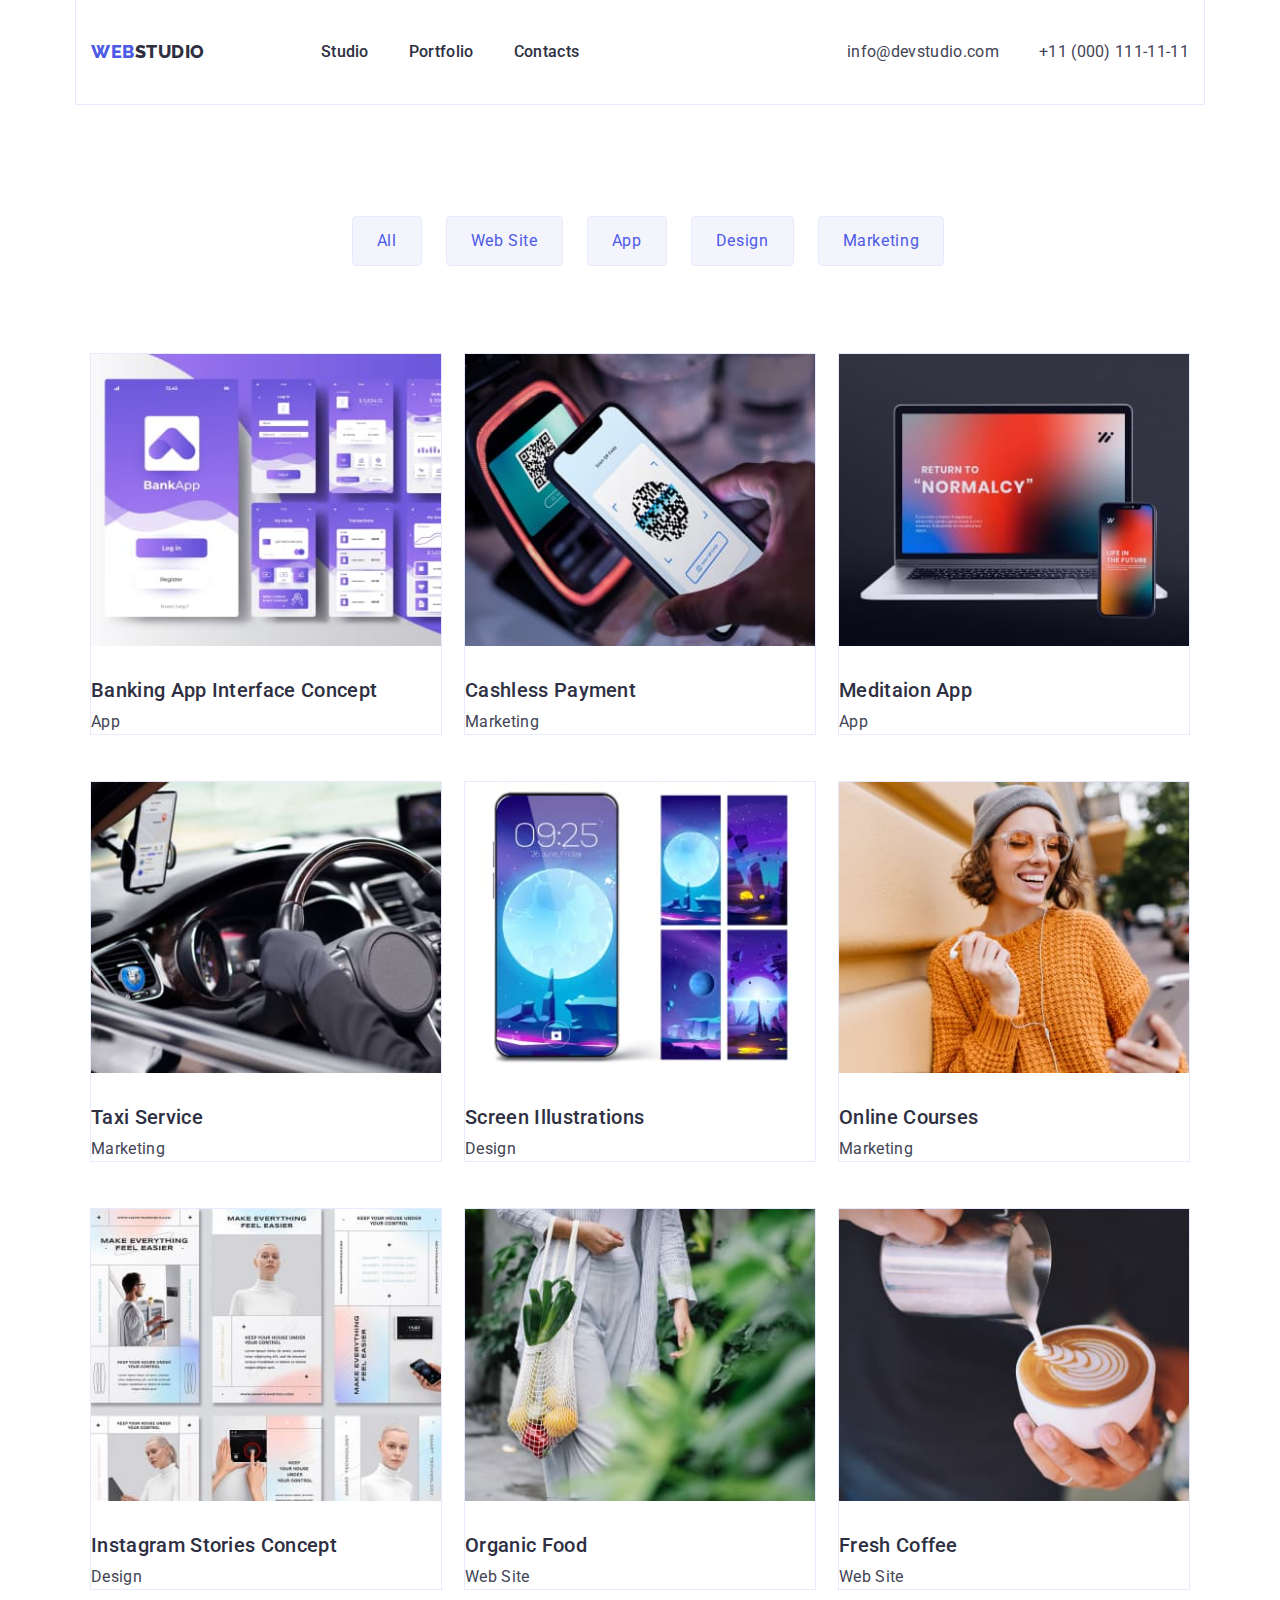
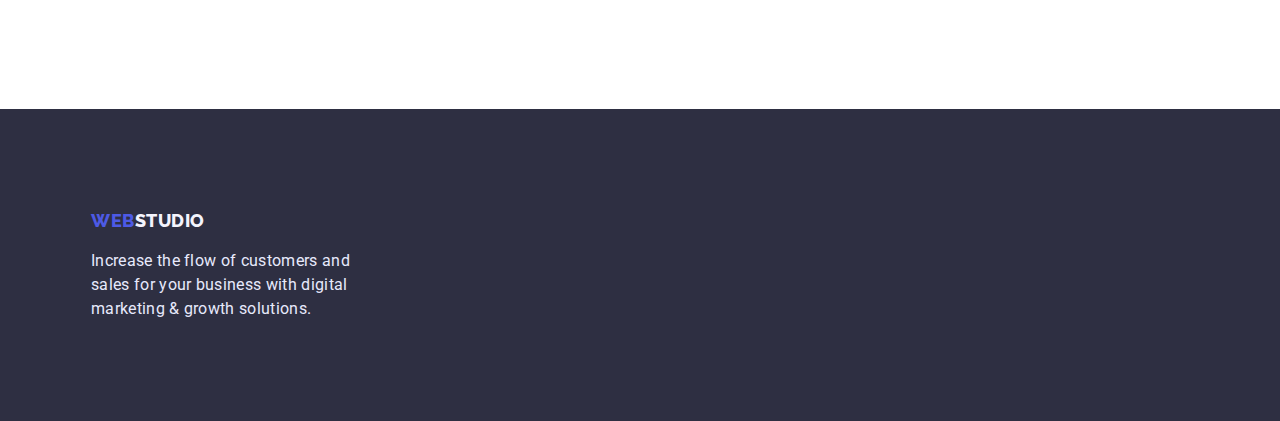
==== portfolio.html @ 09a655ee "Initial commit" ====
<!DOCTYPE html>
<html lang="en">
  <head>
    <meta charset="UTF-8" />
    <meta http-equiv="X-UA-Compatible" content="IE=edge" />
    <meta name="viewport" content="width=device-width, initial-scale=1.0" />
    <title>Portfolio</title>
    <link rel="preconnect" href="https://fonts.googleapis.com" />
    <link rel="preconnect" href="https://fonts.gstatic.com" crossorigin />
    <link
      href="https://fonts.googleapis.com/css2?family=Raleway:wght@800&family=Roboto:wght@400;500;700&display=swap"
      rel="stylesheet"
    />
    <link
      rel="stylesheet"
      href="https://cdnjs.cloudflare.com/ajax/libs/modern-normalize/1.1.0/modern-normalize.min.css"
    />
    <link rel="stylesheet" href="./css/styles.css" />
  </head>

  <body class="body">
    <header class="header">
      <div class="container container-nav">
        <nav class="header-navigation">
          <a href="./index.html" class="header-logo"
            ><span class="logo-colour">Web</span>Studio</a
          >
          <ul class="header-list list lin">
            <li class="header-item">
              <a href="./index.html" class="link link-style">Studio</a>
            </li>
            <li class="header-item">
              <a href="./portfolio.html" class="link link-style">Portfolio</a>
            </li>
            <li class="header-item">
              <a href="" class="link link-style">Contacts</a>
            </li>
          </ul>
        </nav>
        <address>
          <ul class="contacts-info list">
            <li class="link">
              <a href="mailto:info@devstudio.com" class="header-contacts link"
                >info@devstudio.com</a
              >
            </li>
            <li class="link">
              <a href="tel:+110001111111" class="header-contacts link"
                >+11 (000) 111-11-11</a
              >
            </li>
          </ul>
        </address>
      </div>
    </header>

    <main>
      <!-- Main section -->
      <section class="main-section">
        <div class="container container-buttons">
          <ul class="main-button list">
            <li><button type="button" class="main-button-item">All</button></li>
            <li>
              <button type="button" class="main-button-item">Web Site</button>
            </li>
            <li><button type="button" class="main-button-item">App</button></li>
            <li>
              <button type="button" class="main-button-item">Design</button>
            </li>
            <li>
              <button type="button" class="main-button-item">Marketing</button>
            </li>
          </ul>
        </div>

        <h1 hidden></h1>
        <h2 hidden class="preview">Preview section photos</h2>
        <div class="container preview-container">
          <ul class="preview-list list">
            <li class="preview-item">
              <img
                src="./images/page-2/img-1.jpg"
                alt="Banking App Interface Concept"
              />
              <h3 class="preview-name">Banking App Interface Concept</h3>
              <p class="preview-test">App</p>
            </li>
            <li class="preview-item">
              <img
                src="./images/page-2/img-2.jpg"
                alt="Cashless Payment"
                width="360"
                height="300"
              />
              <h3 class="preview-name">Cashless Payment</h3>
              <p class="preview-test">Marketing</p>
            </li>
            <li class="preview-item">
              <img
                src="./images/page-2/img-3.jpg"
                alt="Meditaion App"
                width="360"
                height="300"
              />
              <h3 class="preview-name">Meditaion App</h3>
              <p class="preview-test">App</p>
            </li>
            <li class="preview-item">
              <img
                src="./images/page-2/img-4.jpg"
                alt="Taxi Service"
                width="360"
                height="300"
              />
              <h3 class="preview-name">Taxi Service</h3>
              <p class="preview-test">Marketing</p>
            </li>
            <li class="preview-item">
              <img
                src="./images/page-2/img-5.jpg"
                alt="Screen Illustrations"
                width="360"
                height="300"
              />
              <h3 class="preview-name">Screen Illustrations</h3>
              <p class="preview-test">Design</p>
            </li>
            <li class="preview-item">
              <img
                src="./images/page-2/img-6.jpg"
                alt="Online Courses"
                width="360"
                height="300"
              />
              <h3 class="preview-name">Online Courses</h3>
              <p class="preview-test">Marketing</p>
            </li>
            <li class="preview-item">
              <img
                src="./images/page-2/img-7.jpg"
                alt="Instagram Stories Concept"
                width="360"
                height="300"
              />
              <h3 class="preview-name">Instagram Stories Concept</h3>
              <p class="preview-test">Design</p>
            </li>
            <li class="preview-item">
              <img
                src="./images/page-2/img-8.jpg"
                alt="Organic Food"
                width="360"
                height="300"
              />
              <h3 class="preview-name">Organic Food</h3>
              <p class="preview-test">Web Site</p>
            </li>
            <li class="preview-item">
              <img
                src="./images/page-2/img-9.jpg"
                alt="Fresh Coffee"
                width="360"
                height="300"
              />
              <h3 class="preview-name">Fresh Coffee</h3>
              <p class="preview-test">Web Site</p>
            </li>
          </ul>
        </div>
      </section>
    </main>
    <!-- /Main section -->

    <!-- Footer section-->
    <footer class="footer">
      <div class="container">
        <a href="./index.html" class="footer-logo"
          ><span class="logo-colour">Web</span>Studio</a
        >
        <p class="footer-text">
          Increase the flow of customers and sales for your business with
          digital marketing & growth solutions.
        </p>
      </div>
    </footer>
    <!-- /Footer section-->
  </body>
</html>
---- css/styles.css ----
:root {
  --main-title-color: #ffffff;
  --secondary-title-color: #2e2f42;
  --logo-colour: #4d5ae5;
  --logo-footer-colour: #f4f4fd;
  --item-text-colour: #434455;
  --footer-text-colour: #e7e9fc;
  --accent-colour: #404bbf;
  --header-colour: #e7e9fc;
  --hero-colour: #2e2f42;
  --team-colour: #f4f4fd;
  --footer-colour: #2e2f42;
  --team-background: #ffffff;
  --frame-colour: #e7e9fc;

  --first-font: "Roboto", sans-serif;

  /* Portfolio var */
  --porfolio-background-colour: #ffffff;
  --portfolio-button-text-colour: #4d5ae5;
  --porfolio-button-background: #f4f4fd;
  --porfolio-text-colour: #434455;
  --portfolio-header-colour: #2e2f42;
}

html {
  box-sizing: border-box;
}
*,
*::before,
*::after {
  box-sizing: inherit;
}
h1,
h2,
h3,
h4,
h5,
h6,
p {
  margin: 0;
}

.container {
  width: 1128px;
  margin: 0 auto;
  padding-left: 15px;
  padding-right: 15px;
}

.body {
  font-family: var(--first-font);
  letter-spacing: 0.02em;
  line-height: 1.5;
  font-size: 16px;
  font-weight: 400;
  max-width: 1440px;
}
.list {
  list-style: none;
}

.link {
  text-decoration: none;
}

.hidden {
  visibility: hidden;
  pointer-events: none;
  position: absolute;
  width: 1px;
  height: 1px;
  left: -1px;
}

/* Header section */
.header {
}
.container-nav {
  display: flex;
  align-items: center;
  justify-content: space-between;
  outline: 1px solid var(--frame-colour);
}

.link-style {
  color: var(--secondary-title-color);
  font-weight: 500;
  display: block;
  margin-right: 40px;
  padding-top: 24px;
  padding-bottom: 24px;
}
.logo-colour {
  color: var(--logo-colour);
}
.link:hover,
.link:focus {
  color: #404bbf;
}

.header-navigation {
  display: flex;
}
.header-logo {
  font-family: "Raleway";
  font-style: normal;
  font-weight: 800;
  font-size: 18px;
  line-height: 1.34;
  display: flex;
  align-items: center;
  letter-spacing: 0.03em;
  text-transform: uppercase;
  color: var(--secondary-title-color);
  text-decoration: none;
}

.header-item {
}
.header-item:last-child {
  margin-right: 0;
}

.header-list {
  display: flex;
  margin-left: 76px;
}
.contacts-info {
  display: flex;
}
.header-contacts {
  font-style: normal;
  color: var(--item-text-colour);
}
.contacts-info .link + .link {
  margin-left: 40px;
}

/* /Header section */

/* Hero section */

.hero {
  background: var(--hero-colour);
}
.hero-container {
  display: flex;
  flex-grow: 1;
  align-items: center;
  padding-bottom: 188px;
  margin-right: auto;
  margin-left: auto;
  padding-top: 188px;
  padding-top: 188px;
  flex-direction: column;
}

.hero-title {
  font-style: normal;
  font-weight: 700;
  font-size: 56px;
  line-height: 1.07;
  text-align: center;
  color: var(--main-title-color);
  width: 496px;
  margin-bottom: 48px;
  margin-top: 0;
}
.hero-btn {
  font-style: normal;
  font-family: inherit;
  font-size: 16px;
  display: flex;
  align-items: center;
  letter-spacing: 0.04em;
  color: var(--main-title-color);
  background: #4d5ae5;
  box-shadow: 0px 4px 4px rgba(0, 0, 0, 0.15);
  border-radius: 4px;
  font-weight: 500;
  line-height: 1.5;

  display: flex;
  flex-direction: row;
  align-items: center;
  padding: 16px 32px;
}

.hero-btn:hover,
.hero-btn:focus {
  color: var(--porfolio-background-colour);
  background: var(--accent-colour);
}

/* /Hero section */

/* Advantages sections */

.qualities {
}

.conteiner-advantages {
}
.qualities-list {
  display: flex;
  flex-grow: 1;
  align-items: center;
  padding-top: 120px;
  margin-top: 0;
  margin-bottom: 0;
}
.list {
}

.qualities-items-list {
}
.qualities-name {
  font-weight: 500;
  font-style: normal;
  font-size: 20px;
  line-height: 1.2;
  color: var(--secondary-title-color);
}
.qualities-text {
  color: var(--item-text-colour);
  max-width: 264px;
}
/* /Advantages sections */

/* Examples section */
.examples {
  margin-bottom: 0;
}
.examples-section {
  display: block;
}
.examples-title {
  font-style: normal;
  font-weight: 700;
  font-size: 36px;
  line-height: 1.11;
  text-transform: capitalize;
  color: var(--secondary-title-color);
  padding-top: 120px;
  margin: 0 auto;
  text-align: center;
}
.examples-list {
  display: flex;
}
.exampless-item {
}
/* /Examples section*/

/* Team section */

.team {
  background: var(--team-colour);
}
.container-team {
  margin-left: auto;
  margin-right: auto;
}

img {
  display: block;
  max-width: 100%;
  height: auto;
}
.team-title {
  font-style: normal;
  font-weight: 700;
  font-size: 36px;
  line-height: 1.11;
  text-transform: capitalize;
  color: var(--secondary-title-color);
  text-align: center;
  padding-top: 240px;
  margin-bottom: 72px;
}
.teamt-list {
  padding: 0;
  margin: 0;
  list-style: none;
  display: flex;
  flex-wrap: wrap;
  margin-top: -48px;
  margin-left: -24px;
}
.list {
}
.team-item {
  background: var(--team-background);
  outline: 1px solid var(--frame-colour);
  flex-basis: calc((100% / 4) - 24px);
  margin-left: 24px;
  margin-top: 48px;
}
.team-name {
  font-weight: 500;
  font-style: normal;
  font-size: 20px;
  line-height: 1.2;
  color: var(--secondary-title-color);
}
.team-text {
  color: var(--item-text-colour);
  margin-top: 8px;
}
.team-content {
  padding-top: 32px;
  padding-bottom: 32px;
  text-align: center;
}

/* /Team section */

/* Footer section */
.footer {
  background: var(--footer-colour);
  padding: 100px 0;
}
/* .foote-container{
  display: flex;
  
} */

.footer-logo {
  font-family: "Raleway";
  font-style: normal;
  font-weight: 800;
  font-size: 18px;
  line-height: 1.34;
  display: flex;
  align-items: center;
  letter-spacing: 0.03em;
  text-transform: uppercase;
  color: var(--logo-footer-colour);
  text-decoration: none;
}

.footer-text {
  color: var(--footer-text-colour);
  max-width: 264px;
  margin-top: 16px;
}

/* /Footer section */

/* ----------Portfplio.html---------- */
.main-section {
  background-color: var(--porfolio-background-colour);
}
.main-button {
  display: flex;
  align-items: center;
  justify-content: center;
}

.container-buttons {
}

.main-button-item:hover,
.main-button-item:focus {
  color: var(--porfolio-background-colour);
  background: var(--accent-colour);
}

.main-button-item {
  box-sizing: border-box;
  display: flex;
  flex-direction: row;
  justify-content: center;
  align-items: center;
  padding: 12px 24px;
  background: var(--porfolio-button-background);
  border: 1px solid var(--footer-text-colour);
  border-radius: 4px;
  font-size: 16px;
  letter-spacing: 0.04em;
  color: var(--portfolio-button-text-colour);
  font-family: inherit;
  line-height: 1.5;
  cursor: pointer;

  margin-right: 24px;
  margin-top: 96px;
}

.preview {
}
.preview-container {
  display: flex;
  padding-top: 72px;
  padding-bottom: 120px;
}
.preview-list {
  padding: 0;
  margin: 0;
  list-style: none;
  display: flex;
  flex-wrap: wrap;
  margin-top: -48px;
  margin-left: -24px;
}
.preview-item {
  background: var(--team-background);
  outline: 1px solid var(--frame-colour);
  flex-basis: calc((100% / 3) - 24px);
  margin-left: 24px;
  margin-top: 48px;
}
.preview-name {
  font-weight: 500;
  font-size: 20px;
  line-height: 1.2;
  color: var(--portfolio-header-colour);
  margin-top: 32px;
}

.preview-test {
  color: var(--porfolio-text-colour);
  margin-top: 8px;
}

/* ----------/Portfplio.html---------- */
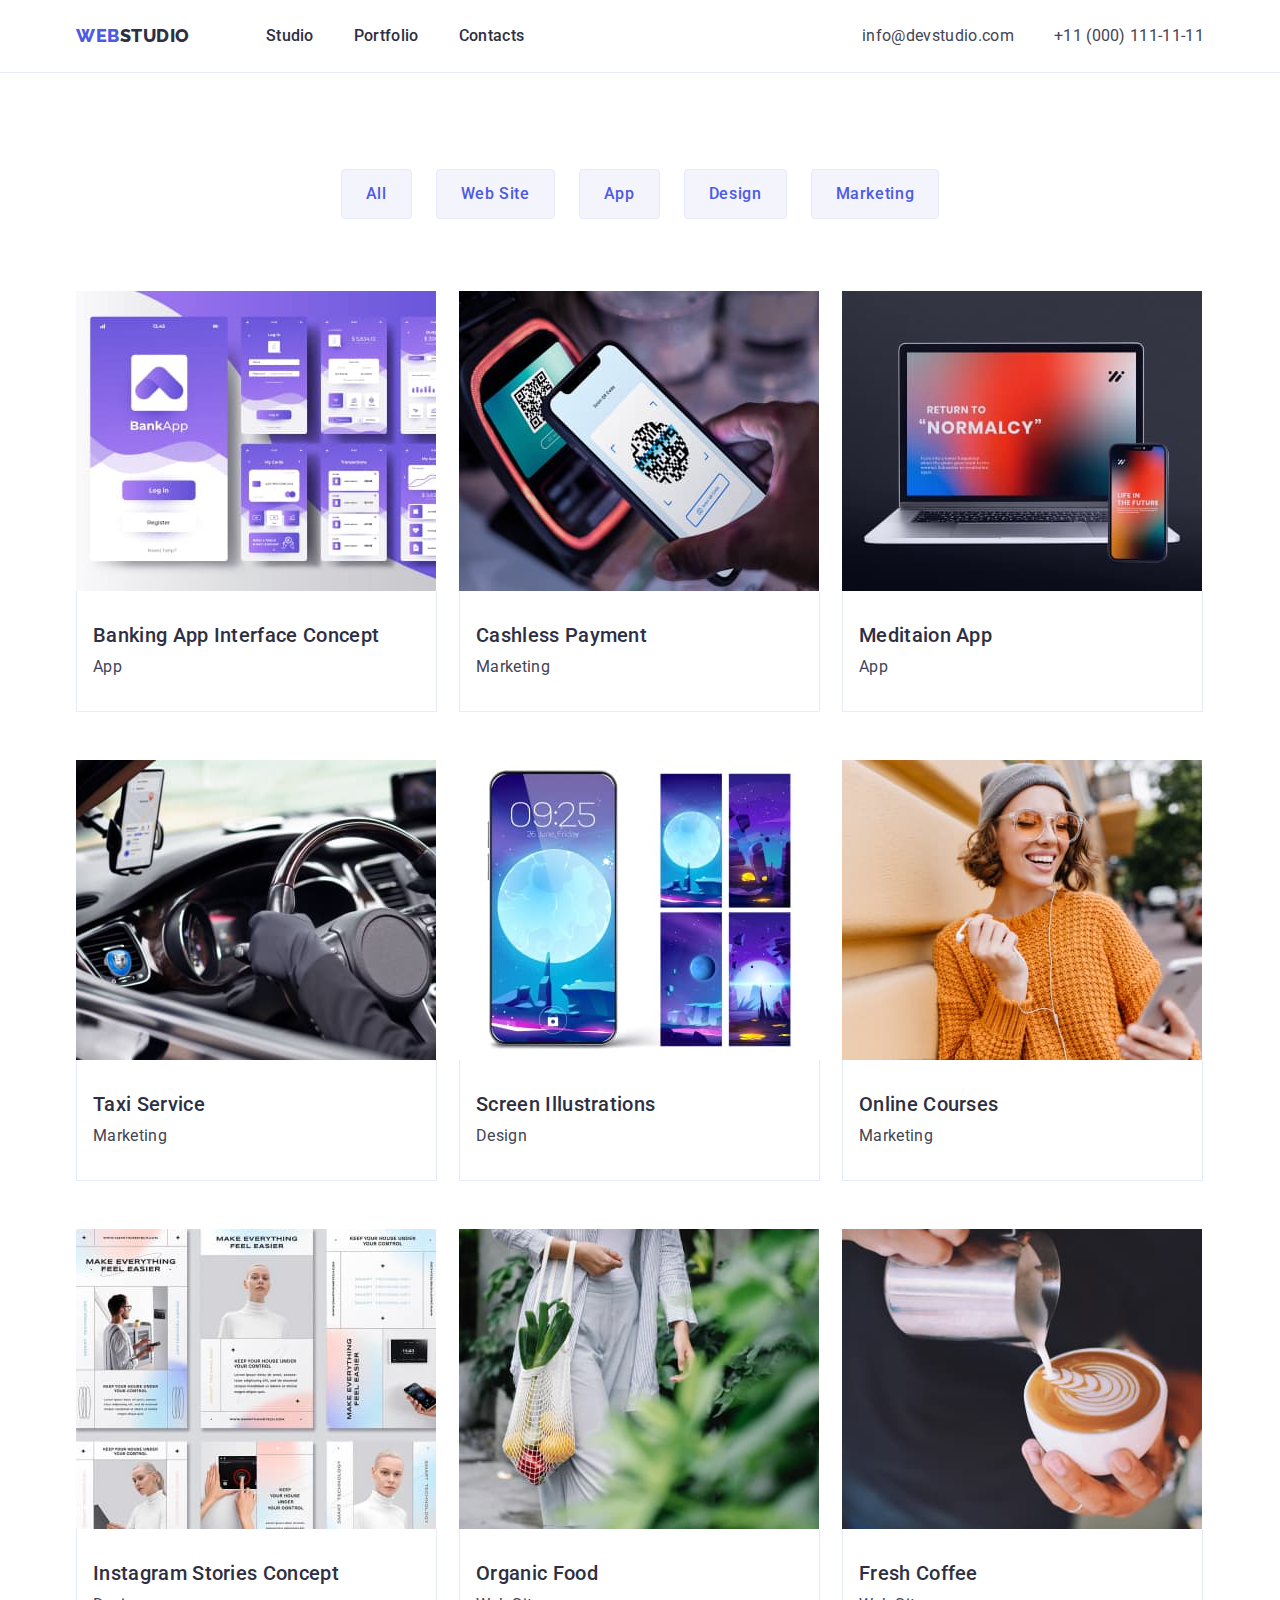
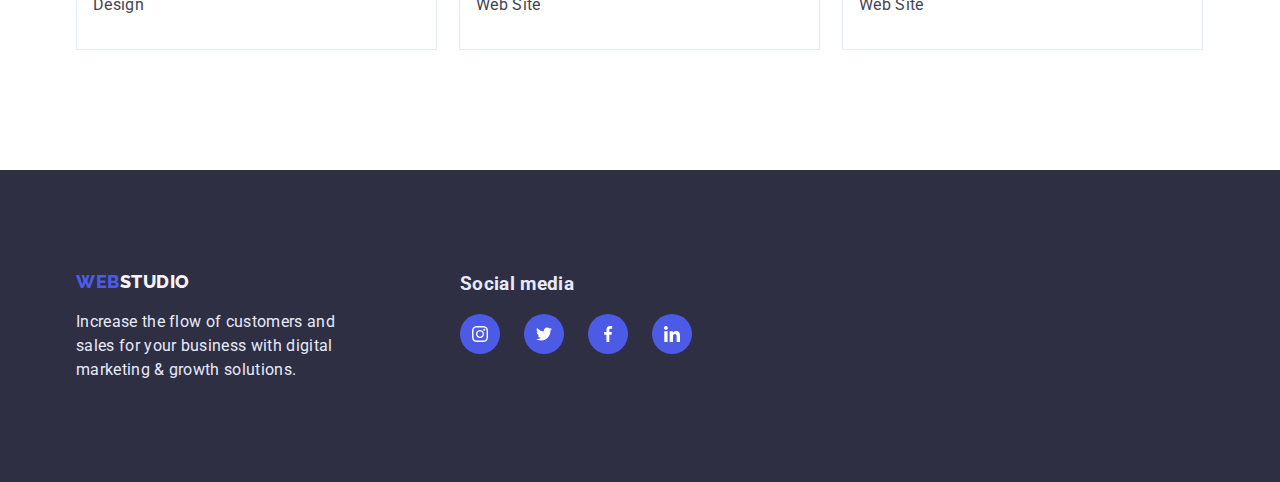
==== commit 5537ef51: "4.0" ====
--- a/portfolio.html
+++ b/portfolio.html
@@ -57,13 +57,17 @@
     <main>
       <!-- Main section -->
       <section class="main-section">
-        <div class="container container-buttons">
+        <div class="container preview-container">
           <ul class="main-button list">
-            <li><button type="button" class="main-button-item">All</button></li>
+            <li>
+              <button type="button" class="main-button-item">All</button>
+            </li>
             <li>
               <button type="button" class="main-button-item">Web Site</button>
             </li>
-            <li><button type="button" class="main-button-item">App</button></li>
+            <li>
+              <button type="button" class="main-button-item">App</button>
+            </li>
             <li>
               <button type="button" class="main-button-item">Design</button>
             </li>
@@ -71,19 +75,20 @@
               <button type="button" class="main-button-item">Marketing</button>
             </li>
           </ul>
-        </div>
-
-        <h1 hidden></h1>
-        <h2 hidden class="preview">Preview section photos</h2>
-        <div class="container preview-container">
+
+          <h1 hidden></h1>
+          <h2 hidden class="preview">Preview section photos</h2>
+
           <ul class="preview-list list">
             <li class="preview-item">
               <img
                 src="./images/page-2/img-1.jpg"
                 alt="Banking App Interface Concept"
               />
-              <h3 class="preview-name">Banking App Interface Concept</h3>
-              <p class="preview-test">App</p>
+              <div class="preview-text">
+                <h3 class="preview-name">Banking App Interface Concept</h3>
+                <p class="preview-test">App</p>
+              </div>
             </li>
             <li class="preview-item">
               <img
@@ -92,8 +97,10 @@
                 width="360"
                 height="300"
               />
-              <h3 class="preview-name">Cashless Payment</h3>
-              <p class="preview-test">Marketing</p>
+              <div class="preview-text">
+                <h3 class="preview-name">Cashless Payment</h3>
+                <p class="preview-test">Marketing</p>
+              </div>
             </li>
             <li class="preview-item">
               <img
@@ -102,8 +109,10 @@
                 width="360"
                 height="300"
               />
-              <h3 class="preview-name">Meditaion App</h3>
-              <p class="preview-test">App</p>
+              <div class="preview-text">
+                <h3 class="preview-name">Meditaion App</h3>
+                <p class="preview-test">App</p>
+              </div>
             </li>
             <li class="preview-item">
               <img
@@ -112,8 +121,10 @@
                 width="360"
                 height="300"
               />
-              <h3 class="preview-name">Taxi Service</h3>
-              <p class="preview-test">Marketing</p>
+              <div class="preview-text">
+                <h3 class="preview-name">Taxi Service</h3>
+                <p class="preview-test">Marketing</p>
+              </div>
             </li>
             <li class="preview-item">
               <img
@@ -122,8 +133,10 @@
                 width="360"
                 height="300"
               />
-              <h3 class="preview-name">Screen Illustrations</h3>
-              <p class="preview-test">Design</p>
+              <div class="preview-text">
+                <h3 class="preview-name">Screen Illustrations</h3>
+                <p class="preview-test">Design</p>
+              </div>
             </li>
             <li class="preview-item">
               <img
@@ -132,8 +145,10 @@
                 width="360"
                 height="300"
               />
-              <h3 class="preview-name">Online Courses</h3>
-              <p class="preview-test">Marketing</p>
+              <div class="preview-text">
+                <h3 class="preview-name">Online Courses</h3>
+                <p class="preview-test">Marketing</p>
+              </div>
             </li>
             <li class="preview-item">
               <img
@@ -142,8 +157,10 @@
                 width="360"
                 height="300"
               />
-              <h3 class="preview-name">Instagram Stories Concept</h3>
-              <p class="preview-test">Design</p>
+              <div class="preview-text">
+                <h3 class="preview-name">Instagram Stories Concept</h3>
+                <p class="preview-test">Design</p>
+              </div>
             </li>
             <li class="preview-item">
               <img
@@ -152,8 +169,10 @@
                 width="360"
                 height="300"
               />
-              <h3 class="preview-name">Organic Food</h3>
-              <p class="preview-test">Web Site</p>
+              <div class="preview-text">
+                <h3 class="preview-name">Organic Food</h3>
+                <p class="preview-test">Web Site</p>
+              </div>
             </li>
             <li class="preview-item">
               <img
@@ -162,8 +181,10 @@
                 width="360"
                 height="300"
               />
-              <h3 class="preview-name">Fresh Coffee</h3>
-              <p class="preview-test">Web Site</p>
+              <div class="preview-text">
+                <h3 class="preview-name">Fresh Coffee</h3>
+                <p class="preview-test">Web Site</p>
+              </div>
             </li>
           </ul>
         </div>
@@ -173,16 +194,54 @@
 
     <!-- Footer section-->
     <footer class="footer">
-      <div class="container">
-        <a href="./index.html" class="footer-logo"
-          ><span class="logo-colour">Web</span>Studio</a
-        >
-        <p class="footer-text">
-          Increase the flow of customers and sales for your business with
-          digital marketing & growth solutions.
-        </p>
-      </div>
+      <div class="container footer-container">
+        <div class="footer-logo-item">
+          <a href="./index.html" class="footer-logo"
+            ><span class="logo-colour">Web</span>Studio</a
+          >
+          <p class="footer-text">
+            Increase the flow of customers and sales for your business with
+            digital marketing & growth solutions.
+          </p>
+        </div>
+        <div class="footermedia">
+          <h3 class="footer-head">Social media</h3>
+          <ul class="social-link list">
+            <li class="team-social list">
+              <a href="" class="team-social-link">
+                <svg class="team-social-icon" width="16" height="16">
+                  <use
+                    href="./images/svg/social.svg#icon-instagram"
+                  ></use>
+                </svg>
+              </a>
+            </li>
+            <li class="team-social list">
+              <a href="" class="team-social-link">
+                <svg class="team-social-icon" width="16" height="16">
+                  <use href="./images/svg/social.svg#icon-twitter"></use>
+                </svg>
+              </a>
+            </li>
+            <li class="team-social list">
+              <a href="" class="team-social-link">
+                <svg class="team-social-icon" width="16" height="16">
+                  <use href="./images/svg/social.svg#icon-facebook"></use>
+                </svg>
+              </a>
+            </li>
+            <li class="team-social list">
+              <a href="" class="team-social-link">
+                <svg class="team-social-icon" width="16" height="16">
+                  <use href="./images/svg/social.svg#icon-linkedin"></use>
+                </svg>
+              </a>
+            </li>
+          </ul>
+        </div>
+        </div >
     </footer>
     <!-- /Footer section-->
   </body>
 </html>
+
--- a/css/styles.css
+++ b/css/styles.css
@@ -37,12 +37,14 @@
 h4,
 h5,
 h6,
-p {
+p,
+ul {
   margin: 0;
+  padding: 0;
 }
 
 .container {
-  width: 1128px;
+  width: 1158px;
   margin: 0 auto;
   padding-left: 15px;
   padding-right: 15px;
@@ -75,19 +77,18 @@
 
 /* Header section */
 .header {
+  border-bottom: 1px solid var(--frame-colour);
 }
 .container-nav {
   display: flex;
   align-items: center;
   justify-content: space-between;
-  outline: 1px solid var(--frame-colour);
 }
 
 .link-style {
   color: var(--secondary-title-color);
   font-weight: 500;
   display: block;
-  margin-right: 40px;
   padding-top: 24px;
   padding-bottom: 24px;
 }
@@ -117,6 +118,7 @@
 }
 
 .header-item {
+  margin-right: 40px;
 }
 .header-item:last-child {
   margin-right: 0;
@@ -128,13 +130,15 @@
 }
 .contacts-info {
   display: flex;
-}
+  gap: 40px;
+}
+
 .header-contacts {
   font-style: normal;
   color: var(--item-text-colour);
-}
-.contacts-info .link + .link {
-  margin-left: 40px;
+
+  padding-top: 24px;
+  padding-bottom: 24px;
 }
 
 /* /Header section */
@@ -143,17 +147,17 @@
 
 .hero {
   background: var(--hero-colour);
-}
-.hero-container {
-  display: flex;
+  display: block;
   flex-grow: 1;
   align-items: center;
-  padding-bottom: 188px;
   margin-right: auto;
   margin-left: auto;
+  flex-direction: column;
+  text-align: center;
+  align-content: center;
+
   padding-top: 188px;
-  padding-top: 188px;
-  flex-direction: column;
+  padding-bottom: 188px;
 }
 
 .hero-title {
@@ -164,15 +168,14 @@
   text-align: center;
   color: var(--main-title-color);
   width: 496px;
-  margin-bottom: 48px;
-  margin-top: 0;
+
+  margin: 0 auto 48px;
 }
 .hero-btn {
   font-style: normal;
   font-family: inherit;
   font-size: 16px;
-  display: flex;
-  align-items: center;
+
   letter-spacing: 0.04em;
   color: var(--main-title-color);
   background: #4d5ae5;
@@ -180,11 +183,11 @@
   border-radius: 4px;
   font-weight: 500;
   line-height: 1.5;
-
-  display: flex;
-  flex-direction: row;
+  cursor: pointer;
+
   align-items: center;
   padding: 16px 32px;
+  margin: 0 auto;
 }
 
 .hero-btn:hover,
@@ -198,77 +201,67 @@
 /* Advantages sections */
 
 .qualities {
+  padding-top: 120px;
 }
 
 .conteiner-advantages {
-}
+  display: flex;
+}
+
 .qualities-list {
   display: flex;
-  flex-grow: 1;
-  align-items: center;
-  padding-top: 120px;
-  margin-top: 0;
-  margin-bottom: 0;
-}
+  gap: 24px;
+}
+
 .list {
 }
 
 .qualities-items-list {
-}
+  max-width: 264px;
+  margin-right: 24px;
+}
+
+.icon-style {
+  display: block;
+  height: 112px;
+  width: 264px;
+  border-radius: 5%;
+  background-size: contain;
+  background-repeat: no-repeat;
+  background-position: center;
+  background-color: #f4f4fd;
+
+  margin-bottom: 8px;
+}
+.advantages-icon {
+  margin: 24px 100px 24px 100px;
+  fill: currentColor;
+}
+
 .qualities-name {
   font-weight: 500;
   font-style: normal;
   font-size: 20px;
   line-height: 1.2;
   color: var(--secondary-title-color);
+
+  margin-bottom: 8px;
 }
 .qualities-text {
   color: var(--item-text-colour);
-  max-width: 264px;
 }
 /* /Advantages sections */
 
 /* Examples section */
 .examples {
   margin-bottom: 0;
+  padding-top: 120px;
+  padding-bottom: 120px;
 }
 .examples-section {
   display: block;
 }
 .examples-title {
-  font-style: normal;
-  font-weight: 700;
-  font-size: 36px;
-  line-height: 1.11;
-  text-transform: capitalize;
-  color: var(--secondary-title-color);
-  padding-top: 120px;
-  margin: 0 auto;
-  text-align: center;
-}
-.examples-list {
-  display: flex;
-}
-.exampless-item {
-}
-/* /Examples section*/
-
-/* Team section */
-
-.team {
-  background: var(--team-colour);
-}
-.container-team {
-  margin-left: auto;
-  margin-right: auto;
-}
-
-img {
-  display: block;
-  max-width: 100%;
-  height: auto;
-}
-.team-title {
   font-style: normal;
   font-weight: 700;
   font-size: 36px;
@@ -276,26 +269,60 @@
   text-transform: capitalize;
   color: var(--secondary-title-color);
   text-align: center;
-  padding-top: 240px;
+
+  margin: 0 auto;
   margin-bottom: 72px;
 }
+.examples-list {
+  display: flex;
+  gap: 24px;
+}
+.exampless-item {
+}
+/* /Examples section*/
+
+/* Team section */
+
+.team {
+  background: var(--team-colour);
+  padding-top: 120px;
+  padding-bottom: 120px;
+}
+.container-team {
+  margin-left: auto;
+  margin-right: auto;
+}
+
+img {
+  display: block;
+  max-width: 100%;
+  height: auto;
+}
+.team-title {
+  font-style: normal;
+  font-weight: 700;
+  font-size: 36px;
+  line-height: 1.11;
+  text-transform: capitalize;
+  color: var(--secondary-title-color);
+  text-align: center;
+
+  margin-bottom: 72px;
+}
 .teamt-list {
+  list-style: none;
+  display: flex;
+  flex-wrap: wrap;
+
+  gap: 24px;
   padding: 0;
   margin: 0;
-  list-style: none;
-  display: flex;
-  flex-wrap: wrap;
-  margin-top: -48px;
-  margin-left: -24px;
 }
 .list {
 }
 .team-item {
   background: var(--team-background);
-  outline: 1px solid var(--frame-colour);
-  flex-basis: calc((100% / 4) - 24px);
-  margin-left: 24px;
-  margin-top: 48px;
+  flex-basis: calc((100% / 4) - 18px);
 }
 .team-name {
   font-weight: 500;
@@ -303,10 +330,12 @@
   font-size: 20px;
   line-height: 1.2;
   color: var(--secondary-title-color);
+  margin-bottom: 8px;
 }
 .team-text {
   color: var(--item-text-colour);
-  margin-top: 8px;
+
+  margin-bottom: 8px;
 }
 .team-content {
   padding-top: 32px;
@@ -314,17 +343,83 @@
   text-align: center;
 }
 
+.social-link {
+  display: flex;
+  justify-content: center;
+  gap: 24px;
+}
+.team-social {
+  width: 40px;
+  height: 40px;
+}
+.team-social-link {
+  display: flex;
+  justify-content: center;
+  align-items: center;
+  width: 100%;
+  height: 100%;
+  border-radius: 50%;
+  background-color: #4d5ae5;
+  color: #ffffff;
+}
+
+.team-social-link:is(:hover, :focus) {
+  background-color: blue;
+}
+.team-social-link:is(:hover, :focus) .team-social-icon {
+  fill: white;
+}
+.team-social-icon {
+  fill: currentColor;
+}
+
 /* /Team section */
 
+/* Customers section */
+.customers {
+  padding-top: 120px;
+  padding-bottom: 120px;
+}
+.container-customers {
+}
+.customers-list {
+  display: flex;
+  flex-direction: row;
+  justify-content: center;
+  align-items: center;
+  flex-basis: calc((100% / 6) - 418px);
+  gap: 21px;
+}
+.customers-item {
+  border: 1px solid #8e8f99;
+  border-radius: 4px;
+}
+.customers-item:last-child {
+  margin-right: 0;
+}
+
+.customers-link {
+}
+.customer-icon {
+  content: "";
+  fill: #8e8f99;
+
+  margin: 16px 32px;
+}
+
+/* /Customers section */
+
 /* Footer section */
+
+.footer-container {
+  display: flex;
+  flex-direction: row;
+  gap: 120px;
+}
 .footer {
   background: var(--footer-colour);
   padding: 100px 0;
 }
-/* .foote-container{
-  display: flex;
-  
-} */
 
 .footer-logo {
   font-family: "Raleway";
@@ -338,38 +433,53 @@
   text-transform: uppercase;
   color: var(--logo-footer-colour);
   text-decoration: none;
+
+  margin-bottom: 16px;
+}
+
+.footer-head {
+  color: var(--header-colour);
+
+  margin-bottom: 16px;
+}
+
+.footer-logo-item {
 }
 
 .footer-text {
   color: var(--footer-text-colour);
   max-width: 264px;
-  margin-top: 16px;
+}
+footer > .team-social-link {
+  background-color: #ffffff;
 }
 
 /* /Footer section */
 
 /* ----------Portfplio.html---------- */
 .main-section {
-  background-color: var(--porfolio-background-colour);
+  padding-top: 96px;
+  padding-bottom: 120px;
 }
 .main-button {
   display: flex;
   align-items: center;
   justify-content: center;
-}
-
-.container-buttons {
+  cursor: pointer;
+
+  gap: 24px;
+  margin-bottom: 72px;
 }
 
 .main-button-item:hover,
 .main-button-item:focus {
   color: var(--porfolio-background-colour);
   background: var(--accent-colour);
+  border-color: var(--accent-colour);
 }
 
 .main-button-item {
   box-sizing: border-box;
-  display: flex;
   flex-direction: row;
   justify-content: center;
   align-items: center;
@@ -383,17 +493,12 @@
   font-family: inherit;
   line-height: 1.5;
   cursor: pointer;
-
-  margin-right: 24px;
-  margin-top: 96px;
+  font-weight: 500;
 }
 
 .preview {
 }
 .preview-container {
-  display: flex;
-  padding-top: 72px;
-  padding-bottom: 120px;
 }
 .preview-list {
   padding: 0;
@@ -401,27 +506,32 @@
   list-style: none;
   display: flex;
   flex-wrap: wrap;
-  margin-top: -48px;
-  margin-left: -24px;
+
+  gap: 48px 22px;
 }
 .preview-item {
-  background: var(--team-background);
-  outline: 1px solid var(--frame-colour);
-  flex-basis: calc((100% / 3) - 24px);
-  margin-left: 24px;
-  margin-top: 48px;
+  flex-basis: calc((100% / 3) - 15px);
+}
+.preview-text {
+  border-left: var(--frame-colour);
+  border-bottom: var(--frame-colour);
+  border-left: var(--frame-colour);
+  border: 1px solid var(--frame-colour);
+  border-top: none;
+
+  padding: 32px 16px;
 }
 .preview-name {
   font-weight: 500;
   font-size: 20px;
   line-height: 1.2;
   color: var(--portfolio-header-colour);
-  margin-top: 32px;
+
+  margin-bottom: 8px;
 }
 
 .preview-test {
   color: var(--porfolio-text-colour);
-  margin-top: 8px;
 }
 
 /* ----------/Portfplio.html---------- */
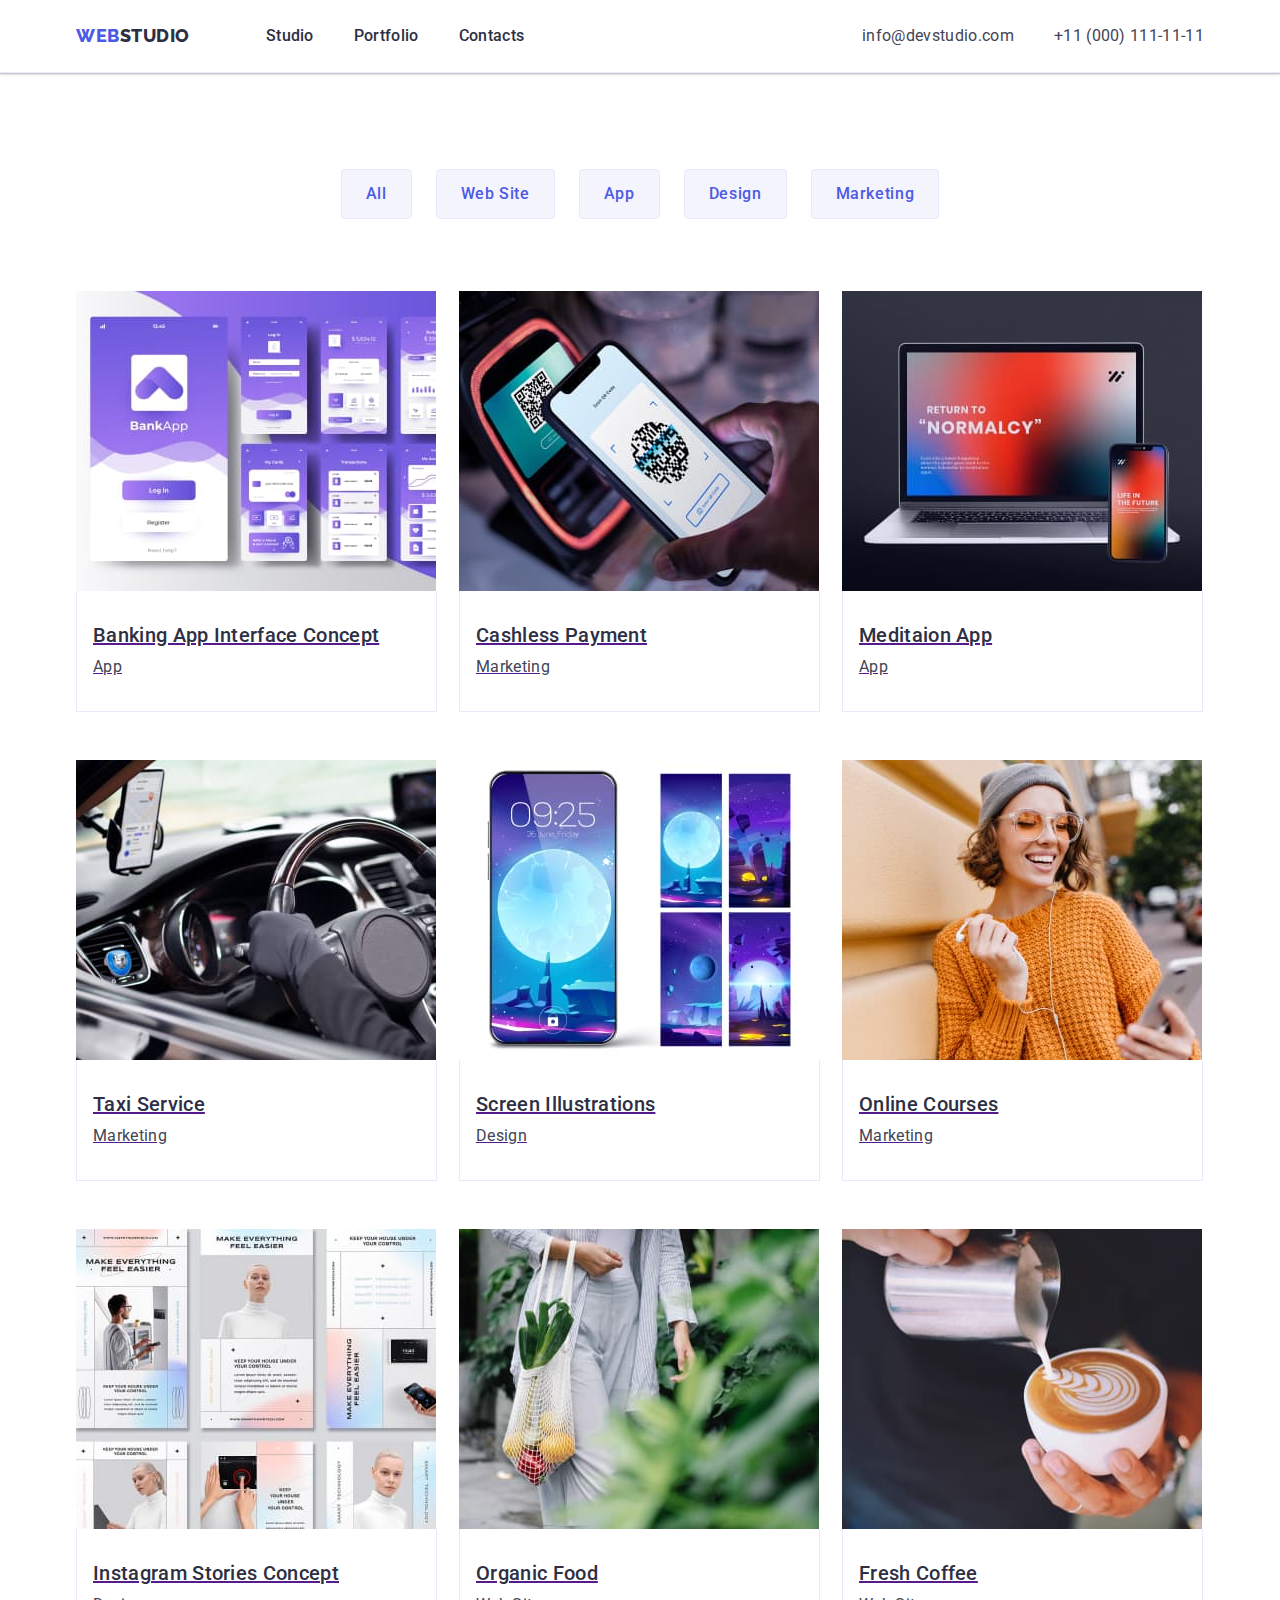
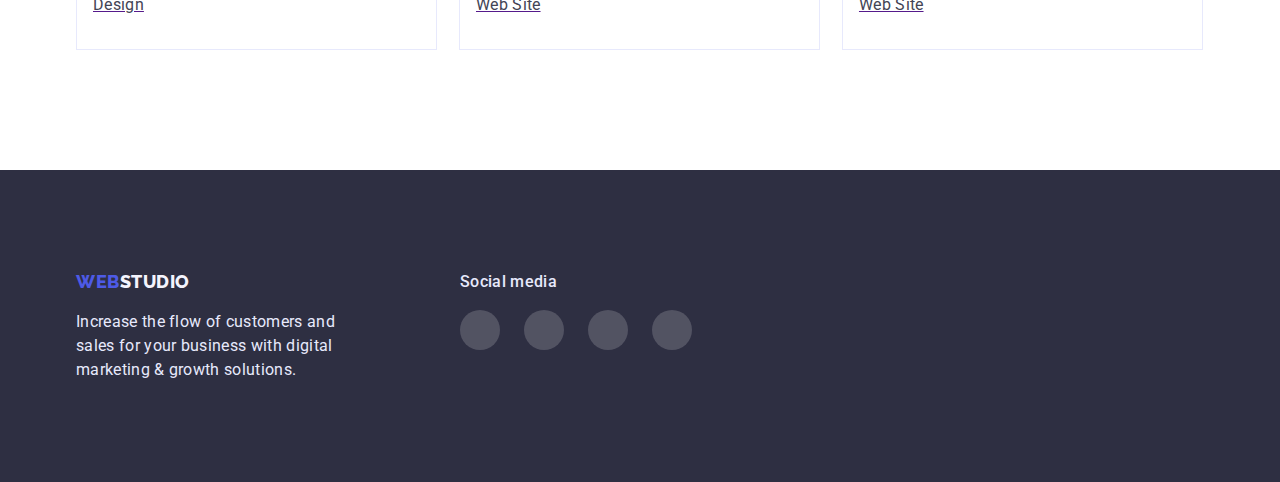
==== commit fdc0e6f2: "4.02" ====
--- a/portfolio.html
+++ b/portfolio.html
@@ -81,110 +81,128 @@
 
           <ul class="preview-list list">
             <li class="preview-item">
-              <img
-                src="./images/page-2/img-1.jpg"
-                alt="Banking App Interface Concept"
-              />
-              <div class="preview-text">
-                <h3 class="preview-name">Banking App Interface Concept</h3>
-                <p class="preview-test">App</p>
-              </div>
-            </li>
-            <li class="preview-item">
-              <img
-                src="./images/page-2/img-2.jpg"
-                alt="Cashless Payment"
-                width="360"
-                height="300"
-              />
-              <div class="preview-text">
-                <h3 class="preview-name">Cashless Payment</h3>
-                <p class="preview-test">Marketing</p>
-              </div>
-            </li>
-            <li class="preview-item">
-              <img
-                src="./images/page-2/img-3.jpg"
-                alt="Meditaion App"
-                width="360"
-                height="300"
-              />
-              <div class="preview-text">
-                <h3 class="preview-name">Meditaion App</h3>
-                <p class="preview-test">App</p>
-              </div>
-            </li>
-            <li class="preview-item">
-              <img
-                src="./images/page-2/img-4.jpg"
-                alt="Taxi Service"
-                width="360"
-                height="300"
-              />
-              <div class="preview-text">
-                <h3 class="preview-name">Taxi Service</h3>
-                <p class="preview-test">Marketing</p>
-              </div>
-            </li>
-            <li class="preview-item">
-              <img
-                src="./images/page-2/img-5.jpg"
-                alt="Screen Illustrations"
-                width="360"
-                height="300"
-              />
-              <div class="preview-text">
-                <h3 class="preview-name">Screen Illustrations</h3>
-                <p class="preview-test">Design</p>
-              </div>
-            </li>
-            <li class="preview-item">
-              <img
-                src="./images/page-2/img-6.jpg"
-                alt="Online Courses"
-                width="360"
-                height="300"
-              />
-              <div class="preview-text">
-                <h3 class="preview-name">Online Courses</h3>
-                <p class="preview-test">Marketing</p>
-              </div>
-            </li>
-            <li class="preview-item">
-              <img
-                src="./images/page-2/img-7.jpg"
-                alt="Instagram Stories Concept"
-                width="360"
-                height="300"
-              />
-              <div class="preview-text">
-                <h3 class="preview-name">Instagram Stories Concept</h3>
-                <p class="preview-test">Design</p>
-              </div>
-            </li>
-            <li class="preview-item">
-              <img
-                src="./images/page-2/img-8.jpg"
-                alt="Organic Food"
-                width="360"
-                height="300"
-              />
-              <div class="preview-text">
-                <h3 class="preview-name">Organic Food</h3>
-                <p class="preview-test">Web Site</p>
-              </div>
-            </li>
-            <li class="preview-item">
-              <img
-                src="./images/page-2/img-9.jpg"
-                alt="Fresh Coffee"
-                width="360"
-                height="300"
-              />
-              <div class="preview-text">
-                <h3 class="preview-name">Fresh Coffee</h3>
-                <p class="preview-test">Web Site</p>
-              </div>
+              <a href="" class="item-link">
+                <img
+                  src="./images/page-2/img-1.jpg"
+                  alt="Banking App Interface Concept"
+                />
+                <div class="preview-text">
+                  <h3 class="preview-name">Banking App Interface Concept</h3>
+                  <p class="preview-test">App</p>
+                </div>
+              </a>
+            </li>
+            <li class="preview-item">
+              <a href="" class="item-link">
+                <img
+                  src="./images/page-2/img-2.jpg"
+                  alt="Cashless Payment"
+                  width="360"
+                  height="300"
+                />
+                <div class="preview-text">
+                  <h3 class="preview-name">Cashless Payment</h3>
+                  <p class="preview-test">Marketing</p>
+                </div>
+              </a>
+            </li>
+            <li class="preview-item">
+              <a href="" class="item-link">
+                <img
+                  src="./images/page-2/img-3.jpg"
+                  alt="Meditaion App"
+                  width="360"
+                  height="300"
+                />
+                <div class="preview-text">
+                  <h3 class="preview-name">Meditaion App</h3>
+                  <p class="preview-test">App</p>
+                </div>
+              </a>
+            </li>
+            <li class="preview-item">
+              <a href="" class="item-link">
+                <img
+                  src="./images/page-2/img-4.jpg"
+                  alt="Taxi Service"
+                  width="360"
+                  height="300"
+                />
+                <div class="preview-text">
+                  <h3 class="preview-name">Taxi Service</h3>
+                  <p class="preview-test">Marketing</p>
+                </div>
+              </a>
+            </li>
+            <li class="preview-item">
+              <a href="" class="item-link">
+                <img
+                  src="./images/page-2/img-5.jpg"
+                  alt="Screen Illustrations"
+                  width="360"
+                  height="300"
+                />
+                <div class="preview-text">
+                  <h3 class="preview-name">Screen Illustrations</h3>
+                  <p class="preview-test">Design</p>
+                </div>
+              </a>
+            </li>
+            <li class="preview-item">
+              <a href="" class="item-link">
+                <img
+                  src="./images/page-2/img-6.jpg"
+                  alt="Online Courses"
+                  width="360"
+                  height="300"
+                />
+                <div class="preview-text">
+                  <h3 class="preview-name">Online Courses</h3>
+                  <p class="preview-test">Marketing</p>
+                </div>
+              </a>
+            </li>
+            <li class="preview-item">
+              <a href="" class="item-link">
+                <img
+                  src="./images/page-2/img-7.jpg"
+                  alt="Instagram Stories Concept"
+                  width="360"
+                  height="300"
+                />
+                <div class="preview-text">
+                  <h3 class="preview-name">Instagram Stories Concept</h3>
+                  <p class="preview-test">Design</p>
+                </div>
+              </a>
+            </li>
+            <li class="preview-item">
+              <a href="" class="item-link">
+                <img
+                  src="./images/page-2/img-8.jpg"
+                  alt="Organic Food"
+                  width="360"
+                  height="300"
+                />
+                <div class="preview-text">
+                  <h3 class="preview-name">Organic Food</h3>
+                  <p class="preview-test">Web Site</p>
+                </div>
+              </a>
+            </li>
+            <li class="preview-item">
+              <a href="" class="item-link">
+                <img
+                  src="./images/page-2/img-9.jpg"
+                  alt="Fresh Coffee"
+                  width="360"
+                  height="300"
+                />
+                <div class="preview-text">
+                  <h3 class="preview-name">Fresh Coffee</h3>
+                  <p class="preview-test">Web Site</p>
+                </div>
+              </a>
             </li>
           </ul>
         </div>
@@ -210,9 +228,7 @@
             <li class="team-social list">
               <a href="" class="team-social-link">
                 <svg class="team-social-icon" width="16" height="16">
-                  <use
-                    href="./images/svg/social.svg#icon-instagram"
-                  ></use>
+                  <use href="./images/svg/social.svg#icon-instagram"></use>
                 </svg>
               </a>
             </li>
@@ -239,9 +255,8 @@
             </li>
           </ul>
         </div>
-        </div >
+      </div>
     </footer>
     <!-- /Footer section-->
   </body>
 </html>
-
--- a/css/styles.css
+++ b/css/styles.css
@@ -57,6 +57,9 @@
   font-size: 16px;
   font-weight: 400;
   max-width: 1440px;
+  display: block;
+  justify-content: center;
+  margin: auto;
 }
 .list {
   list-style: none;
@@ -78,6 +81,8 @@
 /* Header section */
 .header {
   border-bottom: 1px solid var(--frame-colour);
+  box-shadow: 0px 1px 6px rgba(46, 47, 66, 0.08),
+    0px 1px 1px rgba(46, 47, 66, 0.16), 0px 2px 1px rgba(46, 47, 66, 0.08);
 }
 .container-nav {
   display: flex;
@@ -146,7 +151,13 @@
 /* Hero section */
 
 .hero {
-  background: var(--hero-colour);
+  background-image: linear-gradient(
+      rgba(46, 47, 66, 0.7),
+      rgba(46, 47, 66, 0.7)
+    ),
+    url(../images/people-office.jpg);
+  background-repeat: no-repeat;
+  background-position: center;
   display: block;
   flex-grow: 1;
   align-items: center;
@@ -218,24 +229,21 @@
 
 .qualities-items-list {
   max-width: 264px;
-  margin-right: 24px;
+  /* margin-right: 24px; */
 }
 
 .icon-style {
-  display: block;
+  display: flex;
+  justify-content: center;
+  align-items: center;
   height: 112px;
-  width: 264px;
   border-radius: 5%;
-  background-size: contain;
-  background-repeat: no-repeat;
-  background-position: center;
-  background-color: #f4f4fd;
+  background-color: f4f4fd;
 
   margin-bottom: 8px;
 }
 .advantages-icon {
   margin: 24px 100px 24px 100px;
-  fill: currentColor;
 }
 
 .qualities-name {
@@ -323,6 +331,9 @@
 .team-item {
   background: var(--team-background);
   flex-basis: calc((100% / 4) - 18px);
+  box-shadow: 0px 1px 6px rgba(46, 47, 66, 0.08),
+    0px 1px 1px rgba(46, 47, 66, 0.16), 0px 2px 1px rgba(46, 47, 66, 0.08);
+  border-radius: 0px 0px 4px 4px;
 }
 .team-name {
   font-weight: 500;
@@ -362,15 +373,15 @@
   background-color: #4d5ae5;
   color: #ffffff;
 }
+.team-social-icon {
+  fill: white;
+}
 
 .team-social-link:is(:hover, :focus) {
   background-color: blue;
 }
 .team-social-link:is(:hover, :focus) .team-social-icon {
   fill: white;
-}
-.team-social-icon {
-  fill: currentColor;
 }
 
 /* /Team section */
@@ -387,24 +398,38 @@
   flex-direction: row;
   justify-content: center;
   align-items: center;
-  flex-basis: calc((100% / 6) - 418px);
-  gap: 21px;
+
+  gap: 24px;
 }
 .customers-item {
+  flex-basis: calc((100% / 6) - 41px);
+}
+.customers-item:last-child {
+  margin-right: 0;
+}
+
+.customers-link {
+  display: block;
+  align-items: center;
   border: 1px solid #8e8f99;
   border-radius: 4px;
-}
-.customers-item:last-child {
-  margin-right: 0;
-}
-
-.customers-link {
-}
+
+  padding: 16px 32px 16px 32px;
+}
+
+.customers-link:is(:hover, :focus) {
+  border-color: #4d5ae5;
+}
+.customers-link:is(:hover, :focus) .customer-icon {
+  fill: #4d5ae5;
+}
+
 .customer-icon {
-  content: "";
   fill: #8e8f99;
-
-  margin: 16px 32px;
+}
+
+.customer-icon:is(:hover, :focus) {
+  fill: ;
 }
 
 /* /Customers section */
@@ -416,6 +441,7 @@
   flex-direction: row;
   gap: 120px;
 }
+
 .footer {
   background: var(--footer-colour);
   padding: 100px 0;
@@ -439,6 +465,11 @@
 
 .footer-head {
   color: var(--header-colour);
+  font-style: normal;
+  font-weight: 500;
+  font-size: 16px;
+  line-height: 1, 5;
+  letter-spacing: 0.02em;
 
   margin-bottom: 16px;
 }
@@ -450,8 +481,9 @@
   color: var(--footer-text-colour);
   max-width: 264px;
 }
-footer > .team-social-link {
-  background-color: #ffffff;
+
+footer .team-social-link {
+  background-color: #8e8f9961;
 }
 
 /* /Footer section */
@@ -476,6 +508,8 @@
   color: var(--porfolio-background-colour);
   background: var(--accent-colour);
   border-color: var(--accent-colour);
+  box-shadow: 0px 5px 15px rgba(46, 47, 66, 0.08),
+    0px 1px 1px rgba(46, 47, 66, 0.16), 0px 2px 1px rgba(46, 47, 66, 0.08);
 }
 
 .main-button-item {
@@ -512,6 +546,12 @@
 .preview-item {
   flex-basis: calc((100% / 3) - 15px);
 }
+.preview-item:is(:hover, :focus) {
+  box-shadow: 0px 1px 6px rgba(46, 47, 66, 0.08),
+    0px 1px 1px rgba(46, 47, 66, 0.16), 0px 2px 1px rgba(46, 47, 66, 0.08);
+  border-radius: 0px 0px 4px 4px;
+}
+
 .preview-text {
   border-left: var(--frame-colour);
   border-bottom: var(--frame-colour);
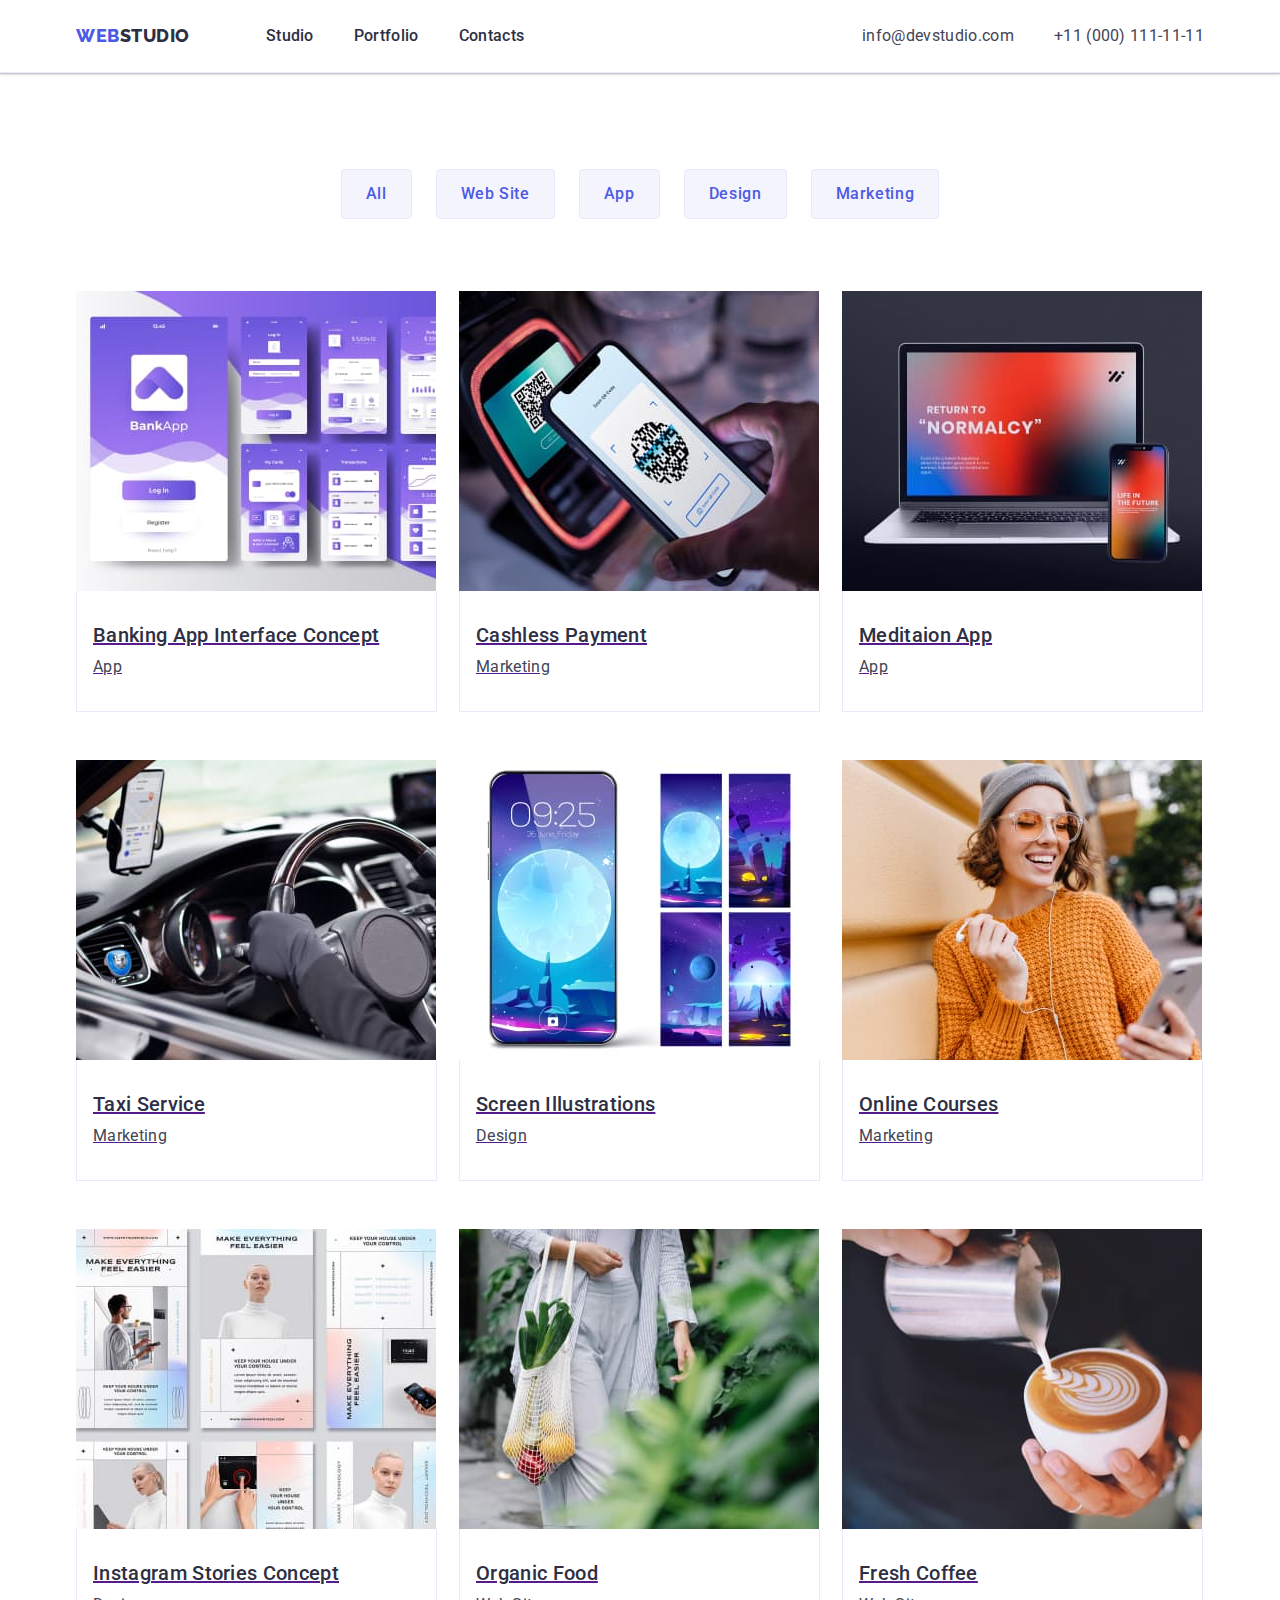
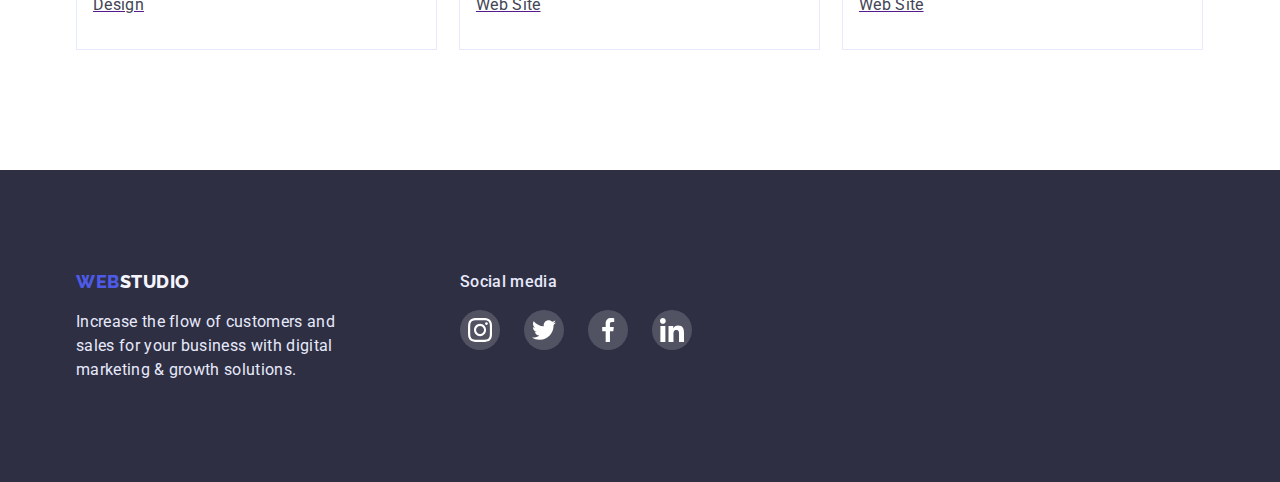
==== commit cb8359ea: "Update portfolio.html" ====
--- a/portfolio.html
+++ b/portfolio.html
@@ -227,29 +227,29 @@
           <ul class="social-link list">
             <li class="team-social list">
               <a href="" class="team-social-link">
-                <svg class="team-social-icon" width="16" height="16">
-                  <use href="./images/svg/social.svg#icon-instagram"></use>
-                </svg>
-              </a>
-            </li>
-            <li class="team-social list">
-              <a href="" class="team-social-link">
-                <svg class="team-social-icon" width="16" height="16">
-                  <use href="./images/svg/social.svg#icon-twitter"></use>
-                </svg>
-              </a>
-            </li>
-            <li class="team-social list">
-              <a href="" class="team-social-link">
-                <svg class="team-social-icon" width="16" height="16">
-                  <use href="./images/svg/social.svg#icon-facebook"></use>
-                </svg>
-              </a>
-            </li>
-            <li class="team-social list">
-              <a href="" class="team-social-link">
-                <svg class="team-social-icon" width="16" height="16">
-                  <use href="./images/svg/social.svg#icon-linkedin"></use>
+                <svg class="team-social-icon" width="24" height="24">
+                  <use href="./images/svg/symbol.svg#icon-instagram"></use>
+                </svg>
+              </a>
+            </li>
+            <li class="team-social list">
+              <a href="" class="team-social-link">
+                <svg class="team-social-icon" width="24" height="24">
+                  <use href="./images/svg/symbol.svg#icon-twitter"></use>
+                </svg>
+              </a>
+            </li>
+            <li class="team-social list">
+              <a href="" class="team-social-link">
+                <svg class="team-social-icon" width="24" height="24">
+                  <use href="./images/svg/symbol.svg#icon-facebook"></use>
+                </svg>
+              </a>
+            </li>
+            <li class="team-social list">
+              <a href="" class="team-social-link">
+                <svg class="team-social-icon" width="24" height="24">
+                  <use href="./images/svg/symbol.svg#icon-linkedin"></use>
                 </svg>
               </a>
             </li>
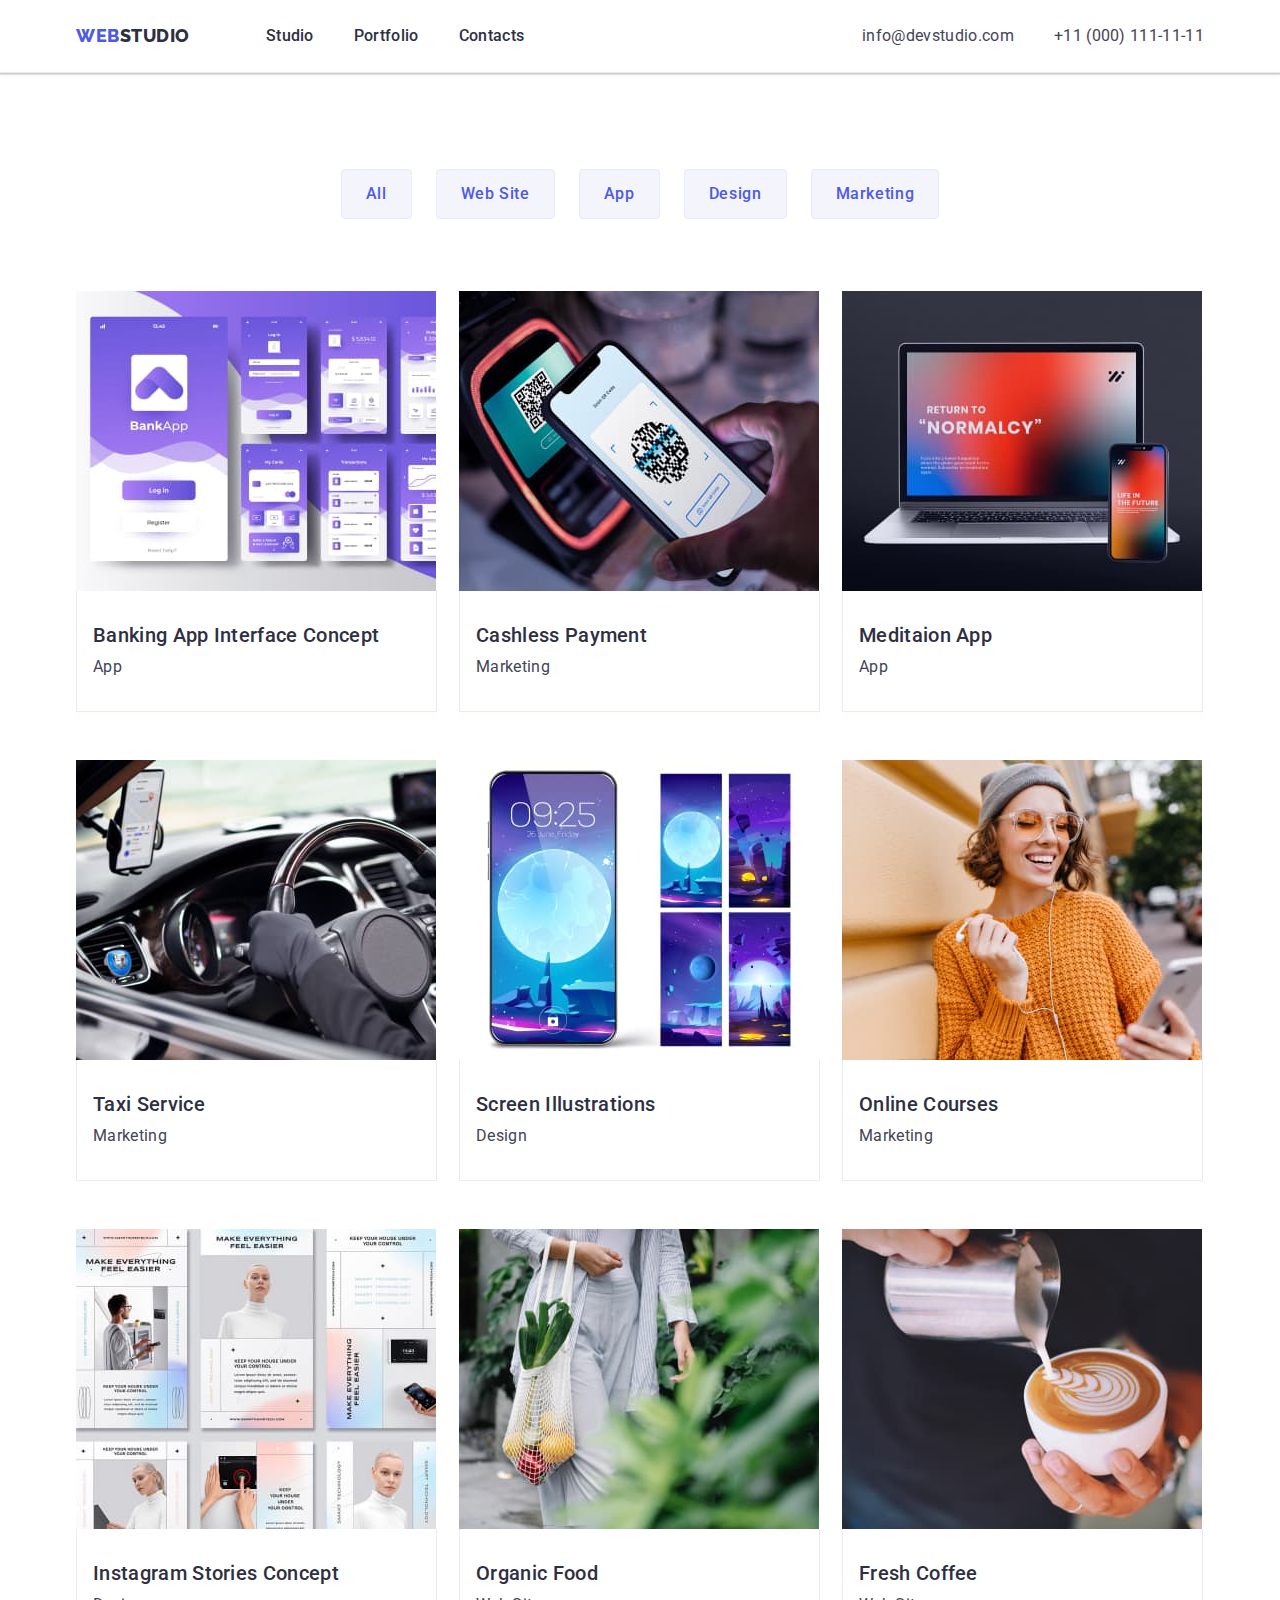
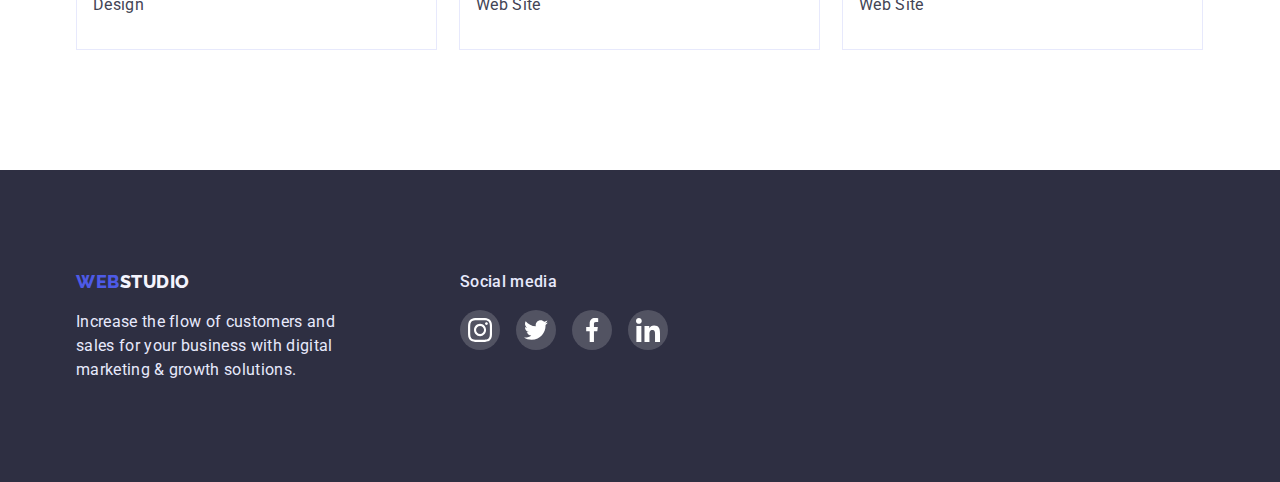
==== commit 6b139f72: "4.02" ====
--- a/portfolio.html
+++ b/portfolio.html
@@ -81,7 +81,7 @@
 
           <ul class="preview-list list">
             <li class="preview-item">
-              <a href="" class="item-link">
+              <a href="" class="item-link link">
                 <img
                   src="./images/page-2/img-1.jpg"
                   alt="Banking App Interface Concept"
@@ -93,7 +93,7 @@
               </a>
             </li>
             <li class="preview-item">
-              <a href="" class="item-link">
+              <a href="" class="item-link link">
                 <img
                   src="./images/page-2/img-2.jpg"
                   alt="Cashless Payment"
@@ -107,7 +107,7 @@
               </a>
             </li>
             <li class="preview-item">
-              <a href="" class="item-link">
+              <a href="" class="item-link link">
                 <img
                   src="./images/page-2/img-3.jpg"
                   alt="Meditaion App"
@@ -121,7 +121,7 @@
               </a>
             </li>
             <li class="preview-item">
-              <a href="" class="item-link">
+              <a href="" class="item-link link">
                 <img
                   src="./images/page-2/img-4.jpg"
                   alt="Taxi Service"
@@ -135,7 +135,7 @@
               </a>
             </li>
             <li class="preview-item">
-              <a href="" class="item-link">
+              <a href="" class="item-link link">
                 <img
                   src="./images/page-2/img-5.jpg"
                   alt="Screen Illustrations"
@@ -149,7 +149,7 @@
               </a>
             </li>
             <li class="preview-item">
-              <a href="" class="item-link">
+              <a href="" class="item-link link">
                 <img
                   src="./images/page-2/img-6.jpg"
                   alt="Online Courses"
@@ -163,7 +163,7 @@
               </a>
             </li>
             <li class="preview-item">
-              <a href="" class="item-link">
+              <a href="" class="item-link link">
                 <img
                   src="./images/page-2/img-7.jpg"
                   alt="Instagram Stories Concept"
@@ -177,7 +177,7 @@
               </a>
             </li>
             <li class="preview-item">
-              <a href="" class="item-link">
+              <a href="" class="item-link link">
                 <img
                   src="./images/page-2/img-8.jpg"
                   alt="Organic Food"
@@ -191,7 +191,7 @@
               </a>
             </li>
             <li class="preview-item">
-              <a href="" class="item-link">
+              <a href="" class="item-link link">
                 <img
                   src="./images/page-2/img-9.jpg"
                   alt="Fresh Coffee"
--- a/css/styles.css
+++ b/css/styles.css
@@ -238,12 +238,12 @@
   align-items: center;
   height: 112px;
   border-radius: 5%;
-  background-color: f4f4fd;
+  background-color: #f4f4fd;
 
   margin-bottom: 8px;
 }
 .advantages-icon {
-  margin: 24px 100px 24px 100px;
+  /* margin: 24px 100px 24px 100px; */
 }
 
 .qualities-name {
@@ -378,10 +378,7 @@
 }
 
 .team-social-link:is(:hover, :focus) {
-  background-color: blue;
-}
-.team-social-link:is(:hover, :focus) .team-social-icon {
-  fill: white;
+  background-color: #404bbf;
 }
 
 /* /Team section */
@@ -409,28 +406,29 @@
 }
 
 .customers-link {
-  display: block;
-  align-items: center;
+  display: flex;
+  align-items: center;
+  justify-content: center;
   border: 1px solid #8e8f99;
   border-radius: 4px;
-
-  padding: 16px 32px 16px 32px;
+  width: 168px;
+  height: 88px;
 }
 
 .customers-link:is(:hover, :focus) {
-  border-color: #4d5ae5;
+  border-color: #404bbf;
 }
 .customers-link:is(:hover, :focus) .customer-icon {
-  fill: #4d5ae5;
+  fill: #404bbf;
 }
 
 .customer-icon {
   fill: #8e8f99;
 }
 
-.customer-icon:is(:hover, :focus) {
+/* .customer-icon:is(:hover, :focus) {
   fill: ;
-}
+} */
 
 /* /Customers section */
 
@@ -468,7 +466,7 @@
   font-style: normal;
   font-weight: 500;
   font-size: 16px;
-  line-height: 1, 5;
+  line-height: 1.5;
   letter-spacing: 0.02em;
 
   margin-bottom: 16px;
@@ -484,6 +482,9 @@
 
 footer .team-social-link {
   background-color: #8e8f9961;
+}
+footer .social-link {
+  gap: 16px;
 }
 
 /* /Footer section */
@@ -508,8 +509,7 @@
   color: var(--porfolio-background-colour);
   background: var(--accent-colour);
   border-color: var(--accent-colour);
-  box-shadow: 0px 5px 15px rgba(46, 47, 66, 0.08),
-    0px 1px 1px rgba(46, 47, 66, 0.16), 0px 2px 1px rgba(46, 47, 66, 0.08);
+  box-shadow: 0px 4px 4px rgba(0, 0, 0, 0.15);
 }
 
 .main-button-item {
